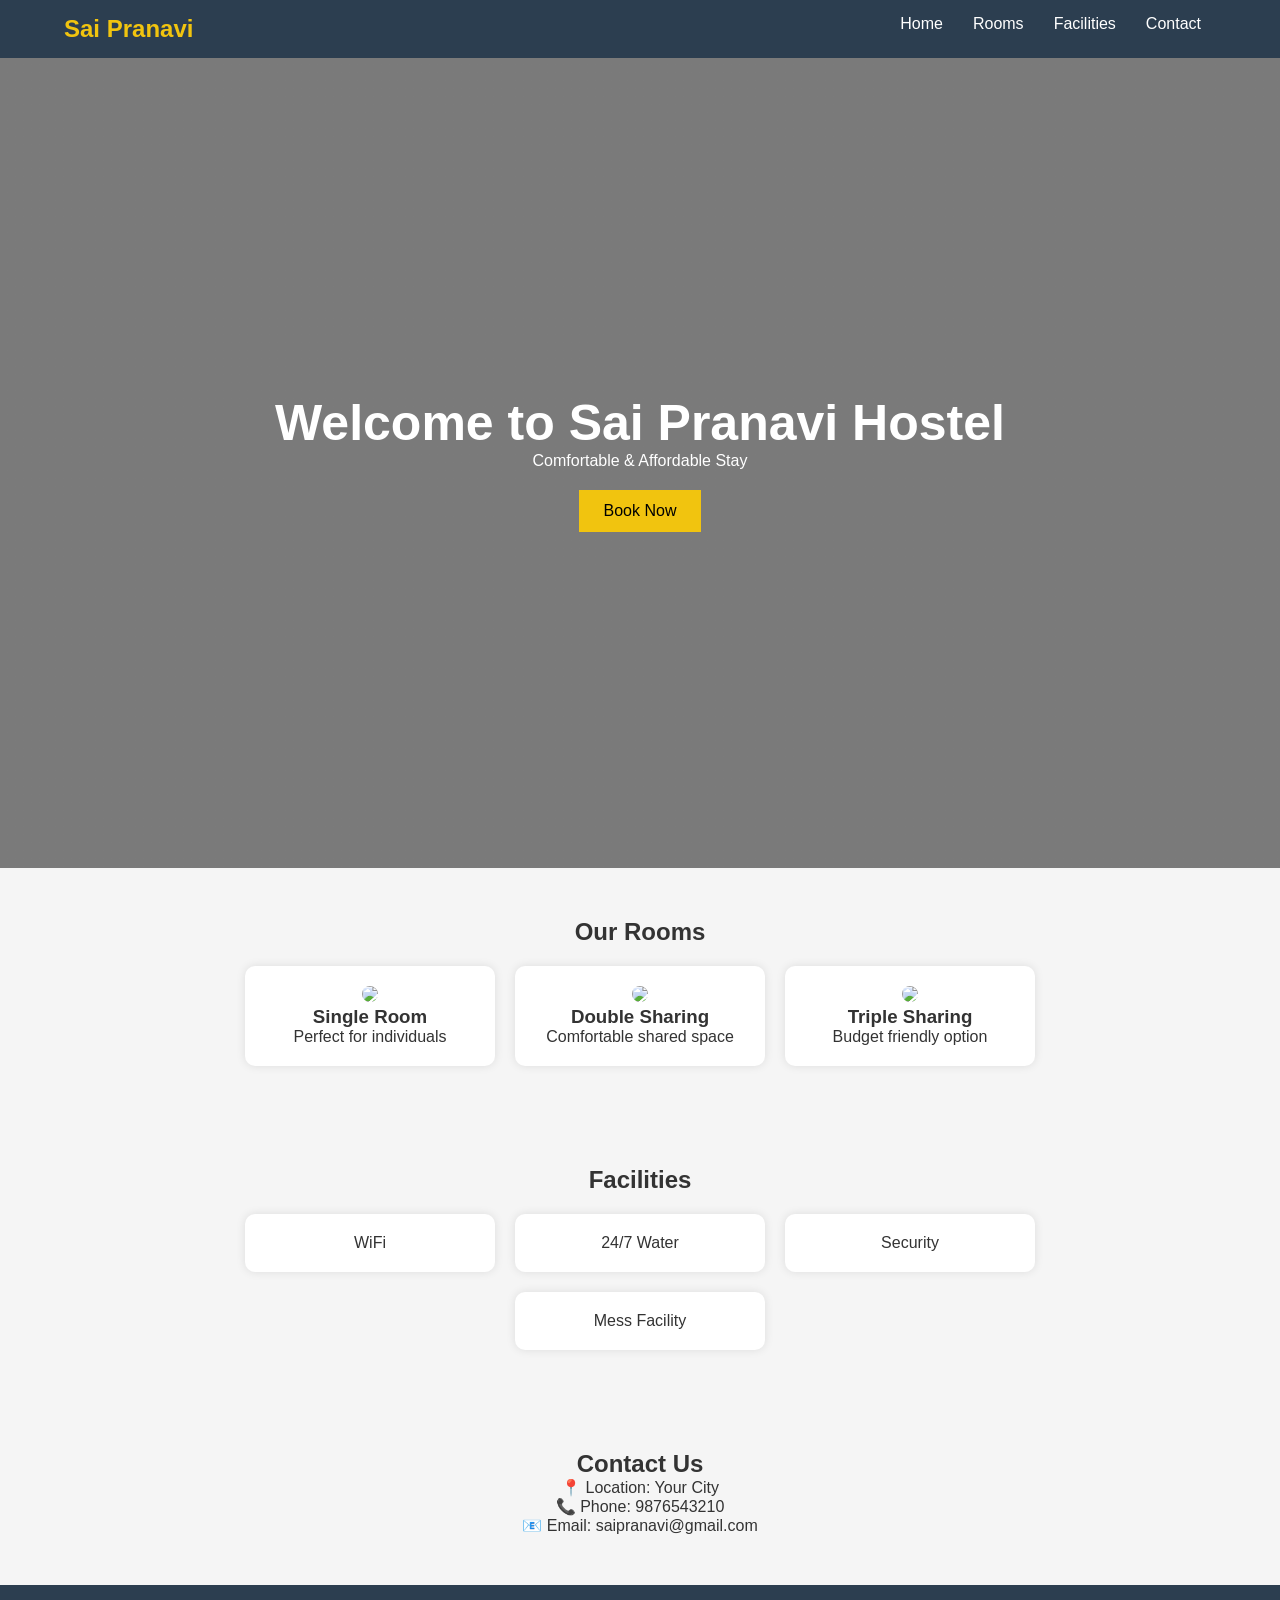
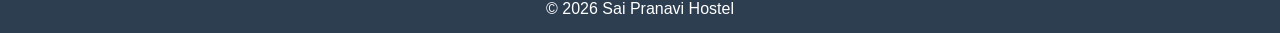
==== index.html @ dcaaa193 "added code" ====
<!DOCTYPE html>
<html lang="en">
<head>
  <meta charset="UTF-8">
  <title>Sai Pranavi Hostel</title>
  <meta name="viewport" content="width=device-width, initial-scale=1.0">

  <style>
    * {
      margin: 0;
      padding: 0;
      box-sizing: border-box;
      font-family: Arial, sans-serif;
    }

    body {
      background: #f5f5f5;
      color: #333;
    }

    header {
      background: #2c3e50;
      color: white;
      padding: 15px 0;
      position: sticky;
      top: 0;
    }

    nav {
      display: flex;
      justify-content: space-between;
      width: 90%;
      margin: auto;
    }

    nav h2 {
      color: #f1c40f;
    }

    nav ul {
      list-style: none;
      display: flex;
    }

    nav ul li {
      margin: 0 15px;
      cursor: pointer;
    }

    nav ul li:hover {
      color: #f1c40f;
    }

    .hero {
      height: 90vh;
      background: linear-gradient(rgba(0,0,0,0.5), rgba(0,0,0,0.5)),
        url('https://images.unsplash.com/photo-1560448204-e02f11c3d0e2');
      background-size: cover;
      background-position: center;
      display: flex;
      justify-content: center;
      align-items: center;
      color: white;
      text-align: center;
    }

    .hero h1 {
      font-size: 50px;
    }

    .hero button {
      margin-top: 20px;
      padding: 12px 25px;
      border: none;
      background: #f1c40f;
      cursor: pointer;
      font-size: 16px;
    }

    section {
      padding: 50px 10%;
      text-align: center;
    }

    .cards {
      display: flex;
      gap: 20px;
      margin-top: 20px;
      flex-wrap: wrap;
      justify-content: center;
    }

    .card {
      background: white;
      padding: 20px;
      width: 250px;
      border-radius: 10px;
      box-shadow: 0 0 10px rgba(0,0,0,0.1);
    }

    .card img {
      width: 100%;
      border-radius: 10px;
    }

    footer {
      background: #2c3e50;
      color: white;
      text-align: center;
      padding: 15px;
    }
  </style>
</head>

<body>

<header>
  <nav>
    <h2>Sai Pranavi</h2>
    <ul>
      <li onclick="scrollToSection('home')">Home</li>
      <li onclick="scrollToSection('rooms')">Rooms</li>
      <li onclick="scrollToSection('facilities')">Facilities</li>
      <li onclick="scrollToSection('contact')">Contact</li>
    </ul>
  </nav>
</header>

<div class="hero" id="home">
  <div>
    <h1>Welcome to Sai Pranavi Hostel</h1>
    <p>Comfortable & Affordable Stay</p>
    <button onclick="scrollToSection('contact')">Book Now</button>
  </div>
</div>

<section id="rooms">
  <h2>Our Rooms</h2>
  <div class="cards">
    <div class="card">
      <img src="https://images.unsplash.com/photo-1505693416388-ac5ce068fe85">
      <h3>Single Room</h3>
      <p>Perfect for individuals</p>
    </div>

    <div class="card">
      <img src="https://images.unsplash.com/photo-1560185007-cde436f6a4d0">
      <h3>Double Sharing</h3>
      <p>Comfortable shared space</p>
    </div>

    <div class="card">
      <img src="https://images.unsplash.com/photo-1595526114035-0d45ed16cfbf">
      <h3>Triple Sharing</h3>
      <p>Budget friendly option</p>
    </div>
  </div>
</section>

<section id="facilities">
  <h2>Facilities</h2>
  <div class="cards">
    <div class="card">WiFi</div>
    <div class="card">24/7 Water</div>
    <div class="card">Security</div>
    <div class="card">Mess Facility</div>
  </div>
</section>

<section id="contact">
  <h2>Contact Us</h2>
  <p>📍 Location: Your City</p>
  <p>📞 Phone: 9876543210</p>
  <p>📧 Email: saipranavi@gmail.com</p>
</section>

<footer>
  <p>© 2026 Sai Pranavi Hostel</p>
</footer>

<script>
  function scrollToSection(id) {
    document.getElementById(id).scrollIntoView({ behavior: 'smooth' });
  }
</script>

</body>
</html>
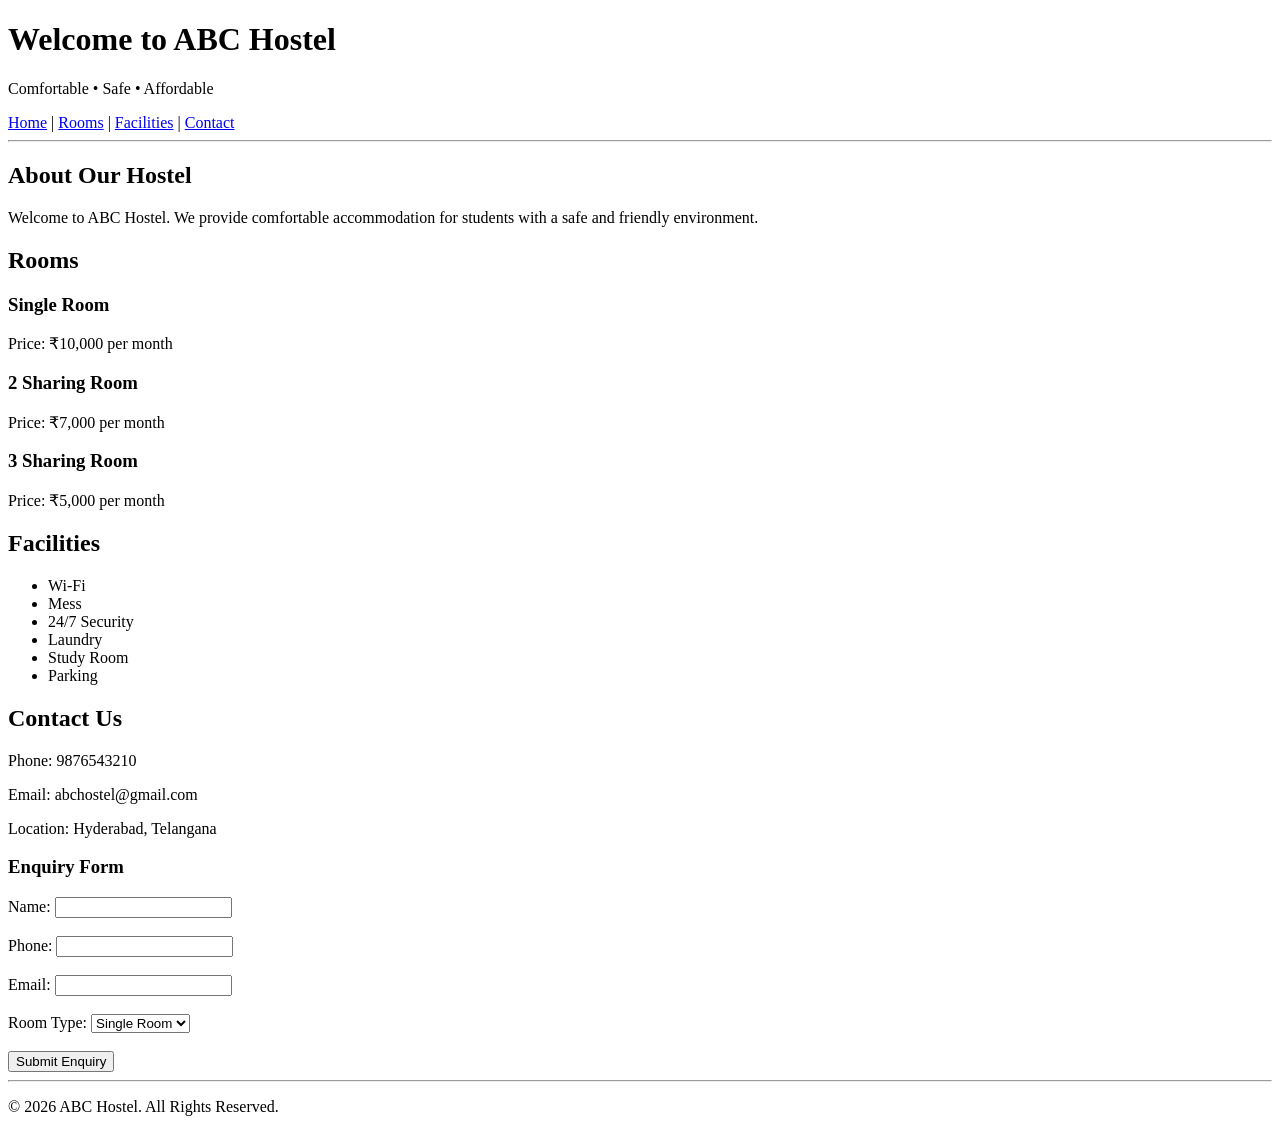
==== commit bf24151f: "mesage" ====
--- a/index.html
+++ b/index.html
@@ -1,188 +1,100 @@
 <!DOCTYPE html>
 <html lang="en">
 <head>
-  <meta charset="UTF-8">
-  <title>Sai Pranavi Hostel</title>
-  <meta name="viewport" content="width=device-width, initial-scale=1.0">
-
-  <style>
-    * {
-      margin: 0;
-      padding: 0;
-      box-sizing: border-box;
-      font-family: Arial, sans-serif;
-    }
-
-    body {
-      background: #f5f5f5;
-      color: #333;
-    }
-
-    header {
-      background: #2c3e50;
-      color: white;
-      padding: 15px 0;
-      position: sticky;
-      top: 0;
-    }
-
-    nav {
-      display: flex;
-      justify-content: space-between;
-      width: 90%;
-      margin: auto;
-    }
-
-    nav h2 {
-      color: #f1c40f;
-    }
-
-    nav ul {
-      list-style: none;
-      display: flex;
-    }
-
-    nav ul li {
-      margin: 0 15px;
-      cursor: pointer;
-    }
-
-    nav ul li:hover {
-      color: #f1c40f;
-    }
-
-    .hero {
-      height: 90vh;
-      background: linear-gradient(rgba(0,0,0,0.5), rgba(0,0,0,0.5)),
-        url('https://images.unsplash.com/photo-1560448204-e02f11c3d0e2');
-      background-size: cover;
-      background-position: center;
-      display: flex;
-      justify-content: center;
-      align-items: center;
-      color: white;
-      text-align: center;
-    }
-
-    .hero h1 {
-      font-size: 50px;
-    }
-
-    .hero button {
-      margin-top: 20px;
-      padding: 12px 25px;
-      border: none;
-      background: #f1c40f;
-      cursor: pointer;
-      font-size: 16px;
-    }
-
-    section {
-      padding: 50px 10%;
-      text-align: center;
-    }
-
-    .cards {
-      display: flex;
-      gap: 20px;
-      margin-top: 20px;
-      flex-wrap: wrap;
-      justify-content: center;
-    }
-
-    .card {
-      background: white;
-      padding: 20px;
-      width: 250px;
-      border-radius: 10px;
-      box-shadow: 0 0 10px rgba(0,0,0,0.1);
-    }
-
-    .card img {
-      width: 100%;
-      border-radius: 10px;
-    }
-
-    footer {
-      background: #2c3e50;
-      color: white;
-      text-align: center;
-      padding: 15px;
-    }
-  </style>
+    <meta charset="UTF-8">
+    <meta name="viewport" content="width=device-width, initial-scale=1.0">
+    <title>My Hostel</title>
 </head>
 
 <body>
 
-<header>
-  <nav>
-    <h2>Sai Pranavi</h2>
-    <ul>
-      <li onclick="scrollToSection('home')">Home</li>
-      <li onclick="scrollToSection('rooms')">Rooms</li>
-      <li onclick="scrollToSection('facilities')">Facilities</li>
-      <li onclick="scrollToSection('contact')">Contact</li>
-    </ul>
-  </nav>
-</header>
+    <header>
+        <h1>Welcome to ABC Hostel</h1>
+        <p>Comfortable • Safe • Affordable</p>
+    </header>
 
-<div class="hero" id="home">
-  <div>
-    <h1>Welcome to Sai Pranavi Hostel</h1>
-    <p>Comfortable & Affordable Stay</p>
-    <button onclick="scrollToSection('contact')">Book Now</button>
-  </div>
-</div>
+    <nav>
+        <a href="#home">Home</a> |
+        <a href="#rooms">Rooms</a> |
+        <a href="#facilities">Facilities</a> |
+        <a href="#contact">Contact</a>
+    </nav>
 
-<section id="rooms">
-  <h2>Our Rooms</h2>
-  <div class="cards">
-    <div class="card">
-      <img src="https://images.unsplash.com/photo-1505693416388-ac5ce068fe85">
-      <h3>Single Room</h3>
-      <p>Perfect for individuals</p>
-    </div>
+    <hr>
 
-    <div class="card">
-      <img src="https://images.unsplash.com/photo-1560185007-cde436f6a4d0">
-      <h3>Double Sharing</h3>
-      <p>Comfortable shared space</p>
-    </div>
+    <section id="home">
+        <h2>About Our Hostel</h2>
+        <p>
+            Welcome to ABC Hostel. We provide comfortable accommodation
+            for students with a safe and friendly environment.
+        </p>
+    </section>
 
-    <div class="card">
-      <img src="https://images.unsplash.com/photo-1595526114035-0d45ed16cfbf">
-      <h3>Triple Sharing</h3>
-      <p>Budget friendly option</p>
-    </div>
-  </div>
-</section>
+    <section id="rooms">
+        <h2>Rooms</h2>
 
-<section id="facilities">
-  <h2>Facilities</h2>
-  <div class="cards">
-    <div class="card">WiFi</div>
-    <div class="card">24/7 Water</div>
-    <div class="card">Security</div>
-    <div class="card">Mess Facility</div>
-  </div>
-</section>
+        <h3>Single Room</h3>
+        <p>Price: ₹10,000 per month</p>
 
-<section id="contact">
-  <h2>Contact Us</h2>
-  <p>📍 Location: Your City</p>
-  <p>📞 Phone: 9876543210</p>
-  <p>📧 Email: saipranavi@gmail.com</p>
-</section>
+        <h3>2 Sharing Room</h3>
+        <p>Price: ₹7,000 per month</p>
 
-<footer>
-  <p>© 2026 Sai Pranavi Hostel</p>
-</footer>
+        <h3>3 Sharing Room</h3>
+        <p>Price: ₹5,000 per month</p>
+    </section>
 
-<script>
-  function scrollToSection(id) {
-    document.getElementById(id).scrollIntoView({ behavior: 'smooth' });
-  }
-</script>
+    <section id="facilities">
+        <h2>Facilities</h2>
+
+        <ul>
+            <li>Wi-Fi</li>
+            <li>Mess</li>
+            <li>24/7 Security</li>
+            <li>Laundry</li>
+            <li>Study Room</li>
+            <li>Parking</li>
+        </ul>
+    </section>
+
+    <section id="contact">
+        <h2>Contact Us</h2>
+
+        <p>Phone: 9876543210</p>
+        <p>Email: abchostel@gmail.com</p>
+        <p>Location: Hyderabad, Telangana</p>
+
+        <h3>Enquiry Form</h3>
+
+        <form>
+            <label>Name:</label>
+            <input type="text" name="name">
+            <br><br>
+
+            <label>Phone:</label>
+            <input type="tel" name="phone">
+            <br><br>
+
+            <label>Email:</label>
+            <input type="email" name="email">
+            <br><br>
+
+            <label>Room Type:</label>
+            <select>
+                <option>Single Room</option>
+                <option>2 Sharing</option>
+                <option>3 Sharing</option>
+            </select>
+            <br><br>
+
+            <button type="submit">Submit Enquiry</button>
+        </form>
+    </section>
+
+    <hr>
+
+    <footer>
+        <p>© 2026 ABC Hostel. All Rights Reserved.</p>
+    </footer>
 
 </body>
 </html>
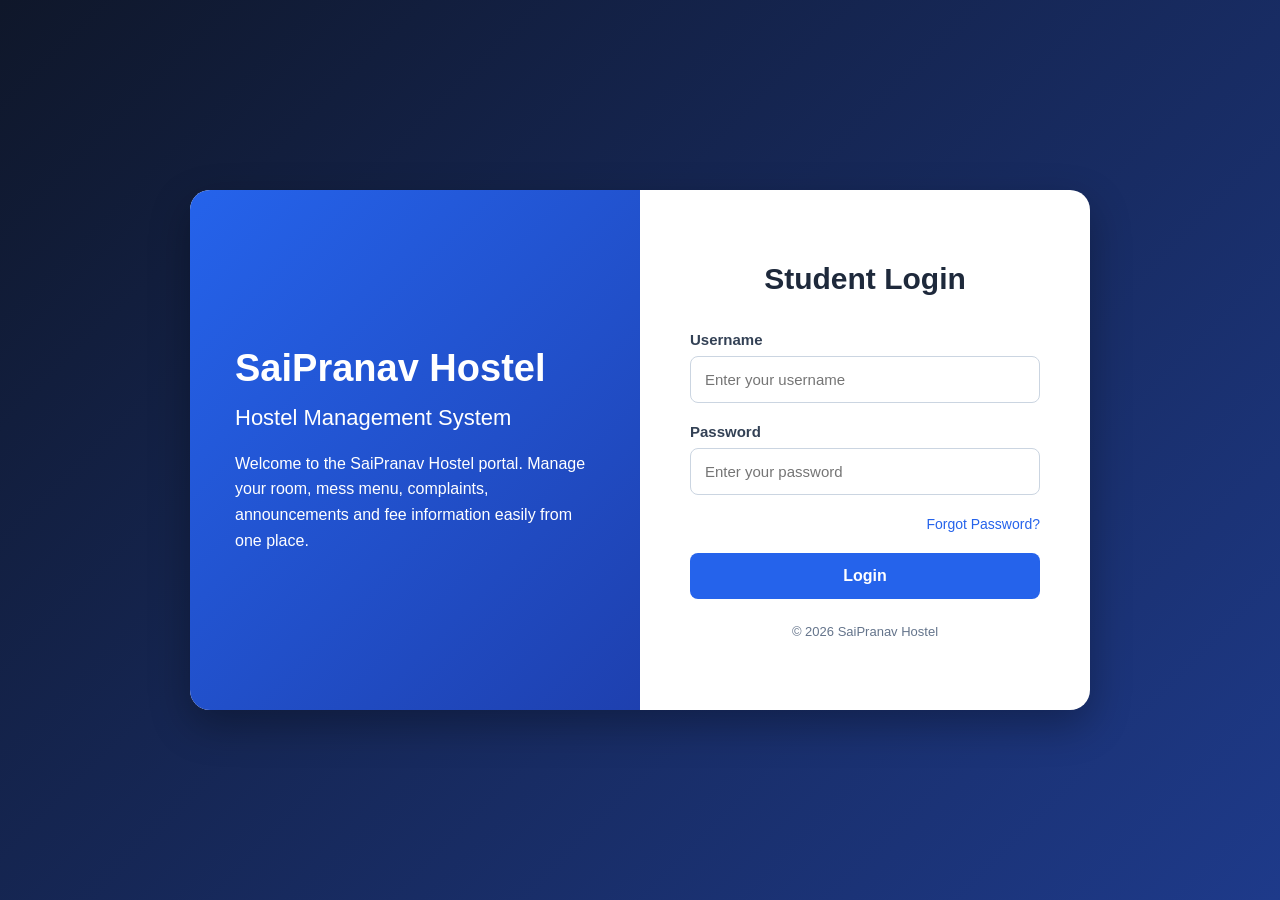
==== commit 4718f184: "message" ====
--- a/index.html
+++ b/index.html
@@ -3,98 +3,10 @@
 <head>
     <meta charset="UTF-8">
     <meta name="viewport" content="width=device-width, initial-scale=1.0">
-    <title>My Hostel</title>
+    <meta http-equiv="refresh" content="0; url=login.html">
+    <title>SaiPranav Hostel</title>
 </head>
-
 <body>
-
-    <header>
-        <h1>Welcome to ABC Hostel</h1>
-        <p>Comfortable • Safe • Affordable</p>
-    </header>
-
-    <nav>
-        <a href="#home">Home</a> |
-        <a href="#rooms">Rooms</a> |
-        <a href="#facilities">Facilities</a> |
-        <a href="#contact">Contact</a>
-    </nav>
-
-    <hr>
-
-    <section id="home">
-        <h2>About Our Hostel</h2>
-        <p>
-            Welcome to ABC Hostel. We provide comfortable accommodation
-            for students with a safe and friendly environment.
-        </p>
-    </section>
-
-    <section id="rooms">
-        <h2>Rooms</h2>
-
-        <h3>Single Room</h3>
-        <p>Price: ₹10,000 per month</p>
-
-        <h3>2 Sharing Room</h3>
-        <p>Price: ₹7,000 per month</p>
-
-        <h3>3 Sharing Room</h3>
-        <p>Price: ₹5,000 per month</p>
-    </section>
-
-    <section id="facilities">
-        <h2>Facilities</h2>
-
-        <ul>
-            <li>Wi-Fi</li>
-            <li>Mess</li>
-            <li>24/7 Security</li>
-            <li>Laundry</li>
-            <li>Study Room</li>
-            <li>Parking</li>
-        </ul>
-    </section>
-
-    <section id="contact">
-        <h2>Contact Us</h2>
-
-        <p>Phone: 9876543210</p>
-        <p>Email: abchostel@gmail.com</p>
-        <p>Location: Hyderabad, Telangana</p>
-
-        <h3>Enquiry Form</h3>
-
-        <form>
-            <label>Name:</label>
-            <input type="text" name="name">
-            <br><br>
-
-            <label>Phone:</label>
-            <input type="tel" name="phone">
-            <br><br>
-
-            <label>Email:</label>
-            <input type="email" name="email">
-            <br><br>
-
-            <label>Room Type:</label>
-            <select>
-                <option>Single Room</option>
-                <option>2 Sharing</option>
-                <option>3 Sharing</option>
-            </select>
-            <br><br>
-
-            <button type="submit">Submit Enquiry</button>
-        </form>
-    </section>
-
-    <hr>
-
-    <footer>
-        <p>© 2026 ABC Hostel. All Rights Reserved.</p>
-    </footer>
-
+    <p>Opening <a href="login.html">SaiPranav Hostel</a>...</p>
 </body>
-</html>+</html>
